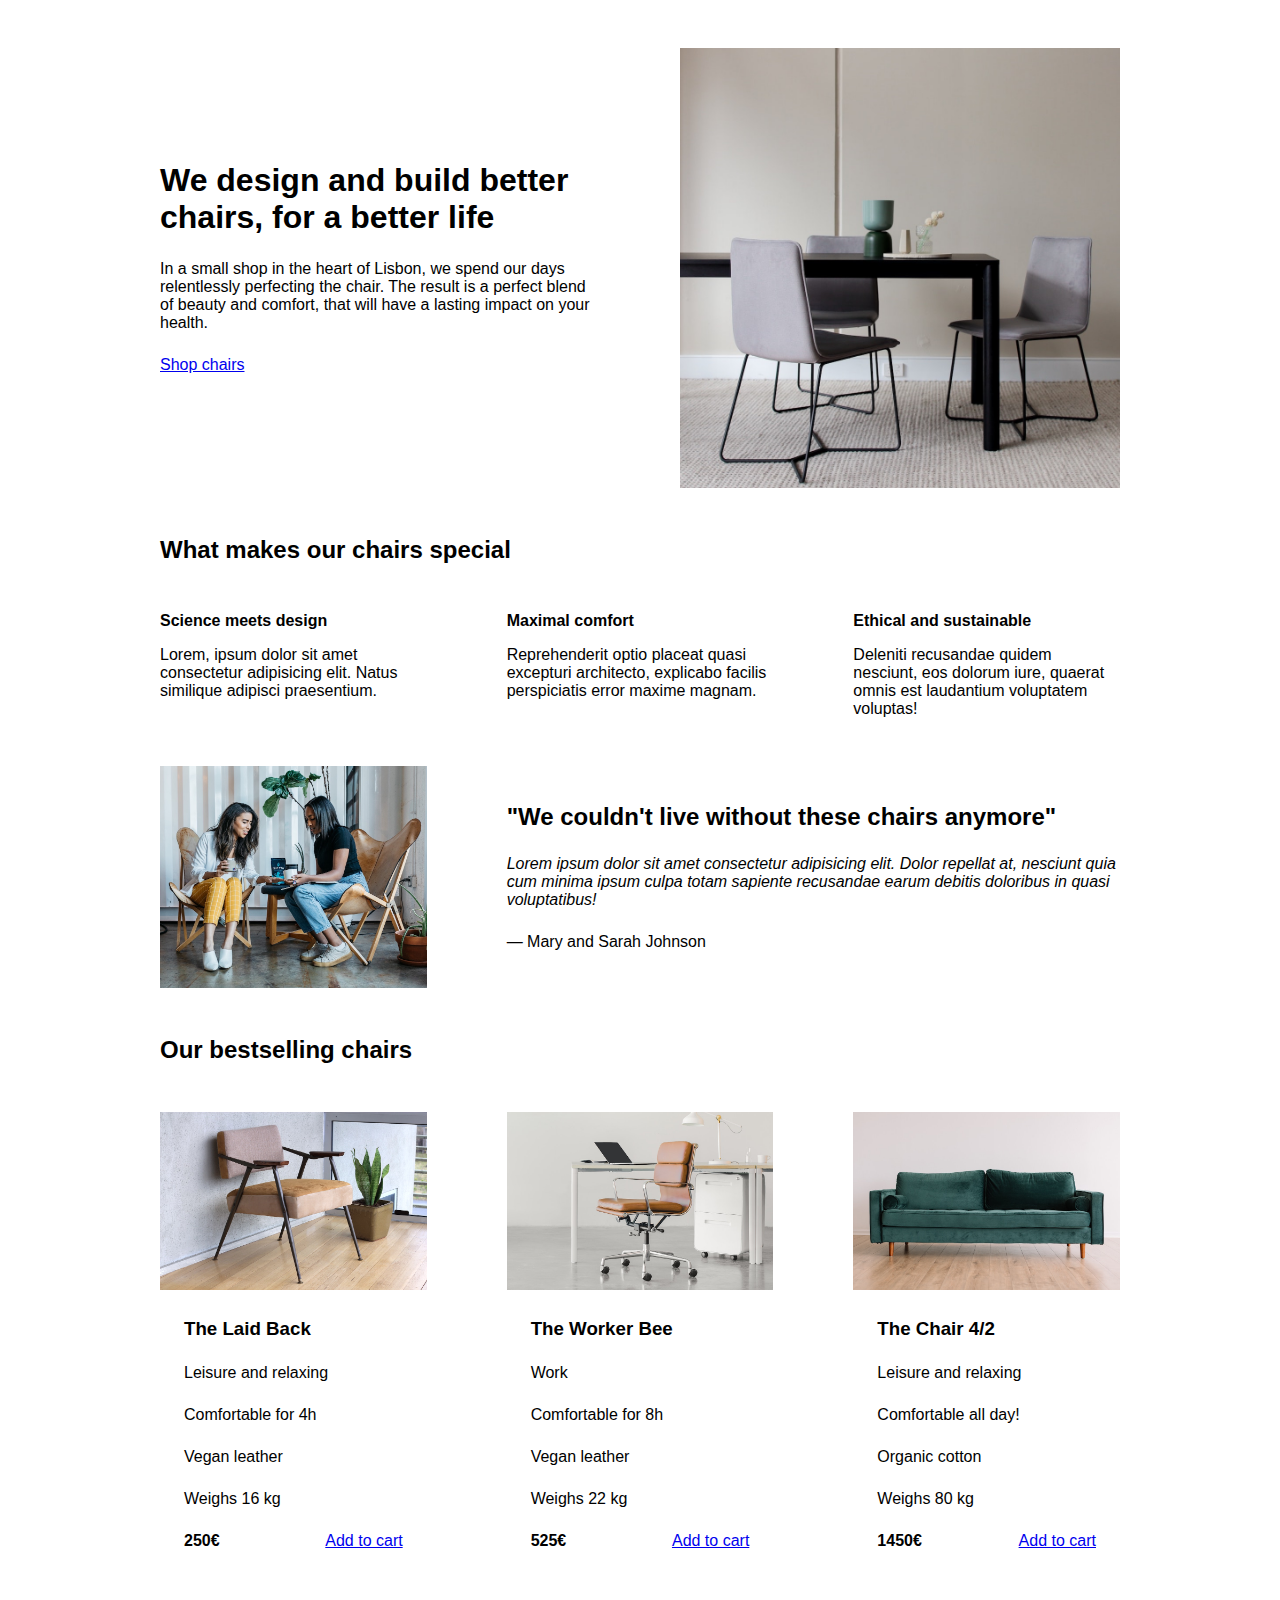
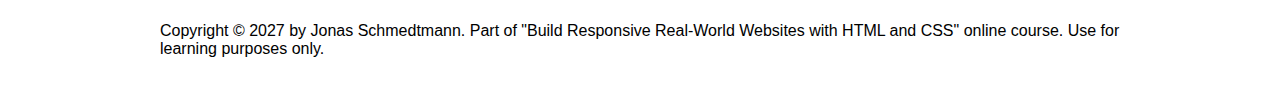
==== 05-Design/index.html @ 9bbf009d "S5 CSS Web Design Rules and Framework - Base Files" ====
<!DOCTYPE html>
<html lang="en">
  <head>
    <meta charset="UTF-8" />
    <meta http-equiv="X-UA-Compatible" content="IE=edge" />
    <meta name="viewport" content="width=device-width, initial-scale=1.0" />

    <link rel="stylesheet" href="style.css" />
    <title>Lisbon Chair Shop</title>
  </head>
  <body>
    <div class="container">
      <header>
        <div class="header-text-box">
          <h1>We design and build better chairs, for a better life</h1>
          <p class="header-text">
            In a small shop in the heart of Lisbon, we spend our days
            relentlessly perfecting the chair. The result is a perfect blend of
            beauty and comfort, that will have a lasting impact on your health.
          </p>
          <a class="btn btn--big" href="#">Shop chairs</a>
        </div>
        <img src="hero.jpg" alt="Photo" />
      </header>

      <section>
        <h2>What makes our chairs special</h2>
        <div class="grid-3-cols">
          <div>
            <p class="features-title"><strong>Science meets design</strong></p>
            <p class="features-text">
              Lorem, ipsum dolor sit amet consectetur adipisicing elit. Natus
              similique adipisci praesentium.
            </p>
          </div>

          <div>
            <p class="features-title">
              <strong>Maximal comfort</strong>
            </p>
            <p class="features-text">
              Reprehenderit optio placeat quasi excepturi architecto, explicabo
              facilis perspiciatis error maxime magnam.
            </p>
          </div>

          <div>
            <p class="features-title">
              <strong>Ethical and sustainable</strong>
            </p>
            <p class="features-text">
              Deleniti recusandae quidem nesciunt, eos dolorum iure, quaerat
              omnis est laudantium voluptatem voluptas!
            </p>
          </div>
        </div>
      </section>

      <section class="testimonial-section">
        <div class="grid-3-cols">
          <img src="customers.jpg" alt="People sitting on chairs" />
          <div class="testimonial-box">
            <h2>"We couldn't live without these chairs anymore"</h2>
            <blockquote class="testimonial-text">
              Lorem ipsum dolor sit amet consectetur adipisicing elit. Dolor
              repellat at, nesciunt quia cum minima ipsum culpa totam sapiente
              recusandae earum debitis doloribus in quasi voluptatibus!
            </blockquote>
            <p class="testimonial-author">&mdash; Mary and Sarah Johnson</p>
          </div>
        </div>
      </section>

      <section>
        <h2>Our bestselling chairs</h2>
        <div class="grid-3-cols">
          <figure class="chair">
            <img src="chair-1.jpg" alt="Chair" />
            <div class="chair-box">
              <h3>The Laid Back</h3>
              <ul class="chair-details">
                <li>
                  <!-- Span is a generic INLINE text element, it doesn't have any meaning. It's like a div element, but inline -->
                  <span>Leisure and relaxing</span>
                </li>
                <li>
                  <span>Comfortable for 4h</span>
                </li>
                <li>
                  <span>Vegan leather</span>
                </li>
                <li>
                  <span>Weighs 16 kg</span>
                </li>
              </ul>
              <div class="chair-price">
                <strong>250€</strong>
                <a href="#" class="btn btn--small">Add to cart</a>
              </div>
            </div>
          </figure>

          <figure class="chair">
            <img src="chair-2.jpg" alt="Chair" />
            <div class="chair-box">
              <h3>The Worker Bee</h3>
              <ul class="chair-details">
                <li>
                  <span>Work</span>
                </li>
                <li>
                  <span>Comfortable for 8h</span>
                </li>
                <li>
                  <span>Vegan leather</span>
                </li>
                <li>
                  <span>Weighs 22 kg</span>
                </li>
              </ul>
              <div class="chair-price">
                <strong>525€</strong>
                <a href="#" class="btn btn--small">Add to cart</a>
              </div>
            </div>
          </figure>

          <figure class="chair">
            <img src="chair-3.jpg" alt="Chair" />
            <div class="chair-box">
              <h3>The Chair 4/2</h3>
              <ul class="chair-details">
                <li>
                  <span>Leisure and relaxing</span>
                </li>
                <li>
                  <span>Comfortable all day!</span>
                </li>
                <li>
                  <span>Organic cotton</span>
                </li>
                <li>
                  <span>Weighs 80 kg</span>
                </li>
              </ul>
              <div class="chair-price">
                <strong>1450€</strong>
                <a href="#" class="btn btn--small">Add to cart</a>
              </div>
            </div>
          </figure>
        </div>
      </section>

      <footer>
        Copyright &copy; 2027 by Jonas Schmedtmann. Part of "Build Responsive
        Real-World Websites with HTML and CSS" online course. Use for learning
        purposes only.
      </footer>
    </div>
  </body>
</html>
---- 05-Design/style.css ----
/*
SPACING SYSTEM (px)
2 / 4 / 8 / 12 / 16 / 24 / 32 / 48 / 64 / 80 / 96 / 128

FONT SIZE SYSTEM (px)
10 / 12 / 14 / 16 / 18 / 20 / 24 / 30 / 36 / 44 / 52 / 62 / 74 / 86 / 98
*/

* {
  margin: 0;
  padding: 0;
  box-sizing: border-box;
}

/* ------------------------ */
/* GENERAL STYLES */
/* ------------------------ */
body {
  font-family: sans-serif;
}

.container {
  width: 960px;
  margin: 0 auto;
}

header,
section {
  margin-bottom: 48px;
}

h2 {
  margin-bottom: 48px;
}

.grid-3-cols {
  display: grid;
  grid-template-columns: repeat(3, 1fr);
  column-gap: 80px;
}

/* ------------------------ */
/* COMPONENT STYLES */
/* ------------------------ */

/* HEADER */
header {
  display: grid;
  grid-template-columns: repeat(2, 1fr);
  column-gap: 80px;
  margin-top: 48px;
}

.header-text-box {
  align-self: center;
}

h1 {
  margin-bottom: 24px;
}

.header-text {
  margin-bottom: 24px;
}

img {
  width: 100%;
}

/* FEATURES */
.features-icon {
}

.features-title {
  margin-bottom: 16px;
}

.features-text {
}

/* TESTIMONIAL */
.testimonial-section {
}

.testimonial-box {
  grid-column: 2 / -1;
  align-self: center;
}

.testimonial-box h2 {
  margin-bottom: 24px;
}

.testimonial-text {
  font-style: italic;
  margin-bottom: 24px;
}

/* CHAIRS */
.chair-box {
  padding: 24px;
}

h3 {
  margin-bottom: 24px;
}

.chair-details {
  list-style: none;
  margin-bottom: 24px;
}

.chair-details li {
  display: flex;
  align-items: center;
  gap: 12px;
  margin-bottom: 24px;
}

.chair-details li:last-child {
  margin-bottom: 0;
}

.chair-icon {
}

.chair-price {
  display: flex;
  justify-content: space-between;
}

footer {
  margin-bottom: 48px;
}
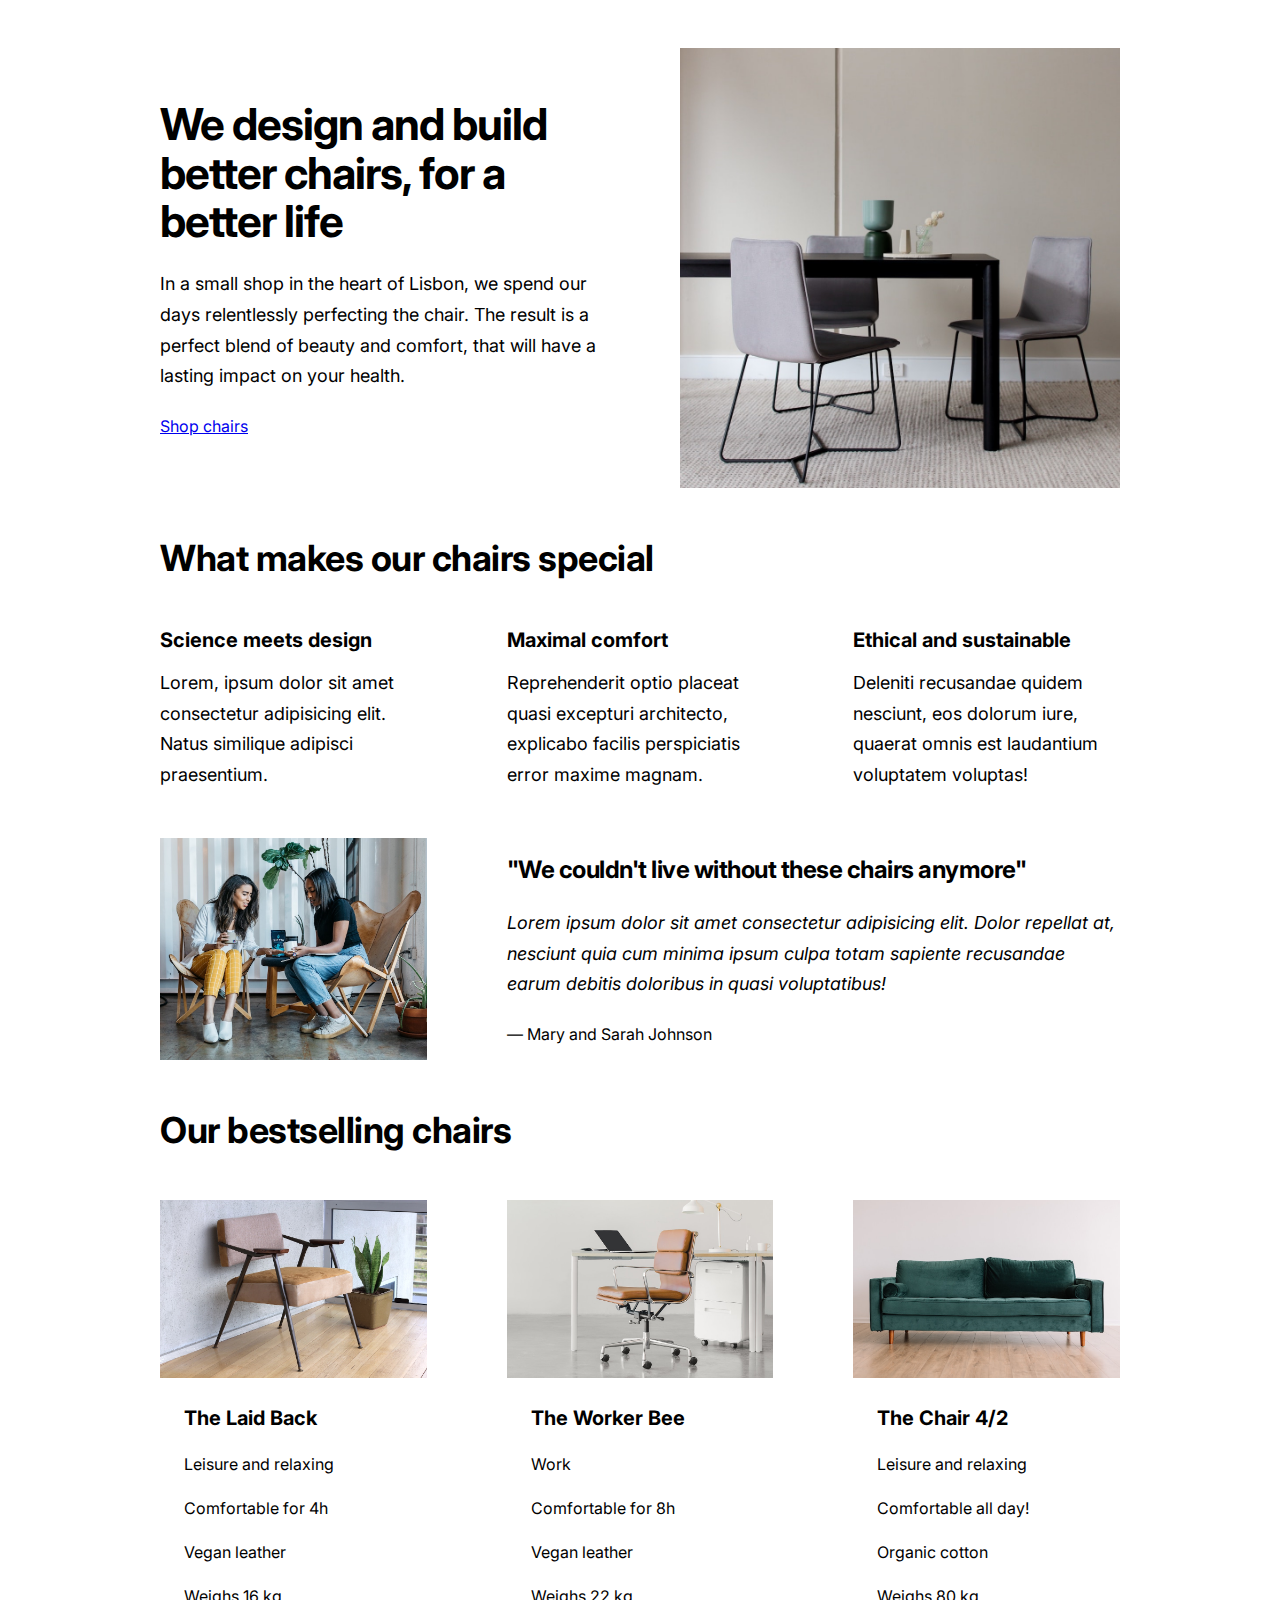
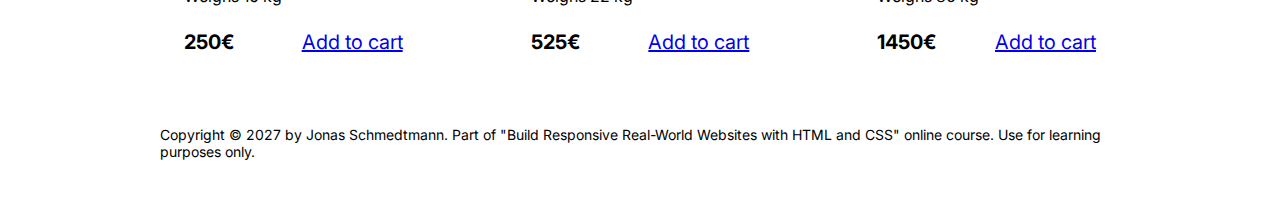
==== commit adabe4ed: "S5 CSS Web Design Rules and Framework - 70 Implementing Typography" ====
--- a/05-Design/index.html
+++ b/05-Design/index.html
@@ -4,6 +4,13 @@
     <meta charset="UTF-8" />
     <meta http-equiv="X-UA-Compatible" content="IE=edge" />
     <meta name="viewport" content="width=device-width, initial-scale=1.0" />
+
+    <link rel="preconnect" href="https://fonts.googleapis.com" />
+    <link rel="preconnect" href="https://fonts.gstatic.com" crossorigin />
+    <link
+      href="https://fonts.googleapis.com/css2?family=Inter:wght@400;500;700&display=swap"
+      rel="stylesheet"
+    />
 
     <link rel="stylesheet" href="style.css" />
     <title>Lisbon Chair Shop</title>
--- a/05-Design/style.css
+++ b/05-Design/style.css
@@ -16,7 +16,7 @@
 /* GENERAL STYLES */
 /* ------------------------ */
 body {
-  font-family: sans-serif;
+  font-family: "Inter", sans-serif;
 }
 
 .container {
@@ -31,6 +31,9 @@
 
 h2 {
   margin-bottom: 48px;
+  /*24 / 30 / 36 */
+  font-size: 36px;
+  letter-spacing: -0.5px;
 }
 
 .grid-3-cols {
@@ -57,10 +60,17 @@
 
 h1 {
   margin-bottom: 24px;
+  /* 44 / 52 / 62 */
+  font-size: 44px;
+  line-height: 1.1;
+  letter-spacing: -1px;
 }
 
 .header-text {
   margin-bottom: 24px;
+  /*18 / 20 */
+  font-size: 18px;
+  line-height: 1.7;
 }
 
 img {
@@ -73,9 +83,12 @@
 
 .features-title {
   margin-bottom: 16px;
+  font-size: 20px;
 }
 
 .features-text {
+  font-size: 18px;
+  line-height: 1.7;
 }
 
 /* TESTIMONIAL */
@@ -89,11 +102,15 @@
 
 .testimonial-box h2 {
   margin-bottom: 24px;
+  /*20 / 24 / 30*/
+  font-size: 24px;
 }
 
 .testimonial-text {
   font-style: italic;
   margin-bottom: 24px;
+  font-size: 18px;
+  line-height: 1.7;
 }
 
 /* CHAIRS */
@@ -103,6 +120,7 @@
 
 h3 {
   margin-bottom: 24px;
+  font-size: 20px;
 }
 
 .chair-details {
@@ -127,8 +145,10 @@
 .chair-price {
   display: flex;
   justify-content: space-between;
+  font-size: 20px;
 }
 
 footer {
   margin-bottom: 48px;
+  font-size: 14px;
 }
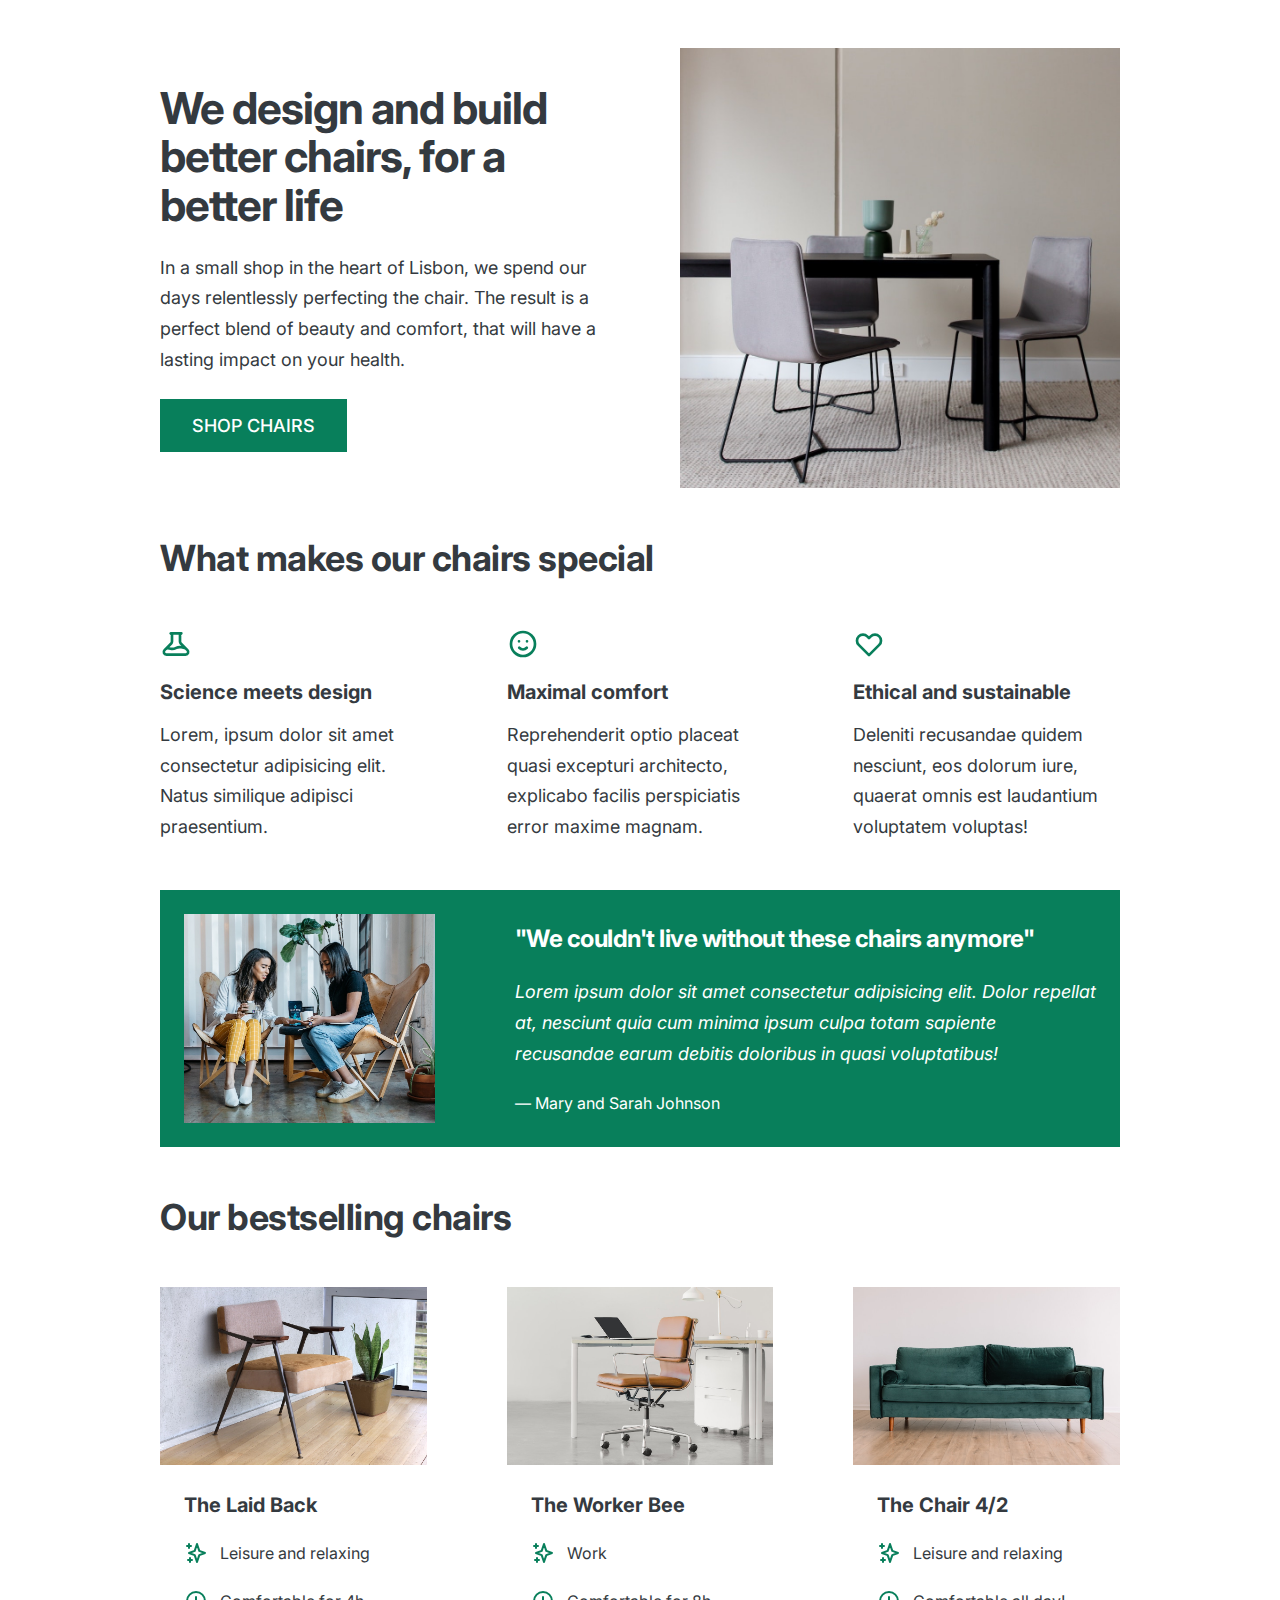
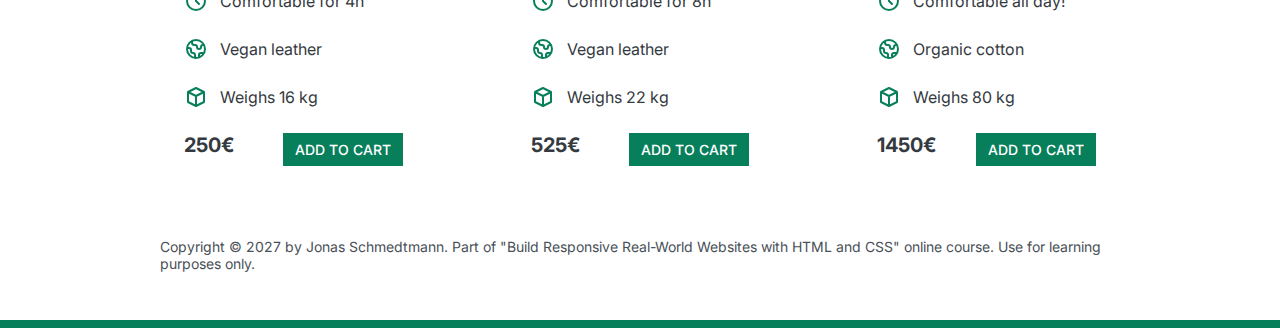
==== commit 6067718d: "S5 CSS Web Design Rules and Framework - 75 Implementing Icons" ====
--- a/05-Design/index.html
+++ b/05-Design/index.html
@@ -34,6 +34,20 @@
         <h2>What makes our chairs special</h2>
         <div class="grid-3-cols">
           <div>
+            <svg
+              xmlns="http://www.w3.org/2000/svg"
+              class="features-icon"
+              fill="none"
+              viewBox="0 0 24 24"
+              stroke="currentColor"
+              stroke-width="2"
+            >
+              <path
+                stroke-linecap="round"
+                stroke-linejoin="round"
+                d="M19.428 15.428a2 2 0 00-1.022-.547l-2.387-.477a6 6 0 00-3.86.517l-.318.158a6 6 0 01-3.86.517L6.05 15.21a2 2 0 00-1.806.547M8 4h8l-1 1v5.172a2 2 0 00.586 1.414l5 5c1.26 1.26.367 3.414-1.415 3.414H4.828c-1.782 0-2.674-2.154-1.414-3.414l5-5A2 2 0 009 10.172V5L8 4z"
+              />
+            </svg>
             <p class="features-title"><strong>Science meets design</strong></p>
             <p class="features-text">
               Lorem, ipsum dolor sit amet consectetur adipisicing elit. Natus
@@ -42,6 +56,20 @@
           </div>
 
           <div>
+            <svg
+              xmlns="http://www.w3.org/2000/svg"
+              class="features-icon"
+              fill="none"
+              viewBox="0 0 24 24"
+              stroke="currentColor"
+              stroke-width="2"
+            >
+              <path
+                stroke-linecap="round"
+                stroke-linejoin="round"
+                d="M14.828 14.828a4 4 0 01-5.656 0M9 10h.01M15 10h.01M21 12a9 9 0 11-18 0 9 9 0 0118 0z"
+              />
+            </svg>
             <p class="features-title">
               <strong>Maximal comfort</strong>
             </p>
@@ -52,6 +80,20 @@
           </div>
 
           <div>
+            <svg
+              xmlns="http://www.w3.org/2000/svg"
+              class="features-icon"
+              fill="none"
+              viewBox="0 0 24 24"
+              stroke="currentColor"
+              stroke-width="2"
+            >
+              <path
+                stroke-linecap="round"
+                stroke-linejoin="round"
+                d="M4.318 6.318a4.5 4.5 0 000 6.364L12 20.364l7.682-7.682a4.5 4.5 0 00-6.364-6.364L12 7.636l-1.318-1.318a4.5 4.5 0 00-6.364 0z"
+              />
+            </svg>
             <p class="features-title">
               <strong>Ethical and sustainable</strong>
             </p>
@@ -87,16 +129,72 @@
               <h3>The Laid Back</h3>
               <ul class="chair-details">
                 <li>
+                  <svg
+                    xmlns="http://www.w3.org/2000/svg"
+                    class="chair-icon"
+                    fill="none"
+                    viewBox="0 0 24 24"
+                    stroke="currentColor"
+                    stroke-width="2"
+                  >
+                    <path
+                      stroke-linecap="round"
+                      stroke-linejoin="round"
+                      d="M5 3v4M3 5h4M6 17v4m-2-2h4m5-16l2.286 6.857L21 12l-5.714 2.143L13 21l-2.286-6.857L5 12l5.714-2.143L13 3z"
+                    />
+                  </svg>
                   <!-- Span is a generic INLINE text element, it doesn't have any meaning. It's like a div element, but inline -->
                   <span>Leisure and relaxing</span>
                 </li>
                 <li>
+                  <svg
+                    xmlns="http://www.w3.org/2000/svg"
+                    class="chair-icon"
+                    fill="none"
+                    viewBox="0 0 24 24"
+                    stroke="currentColor"
+                    stroke-width="2"
+                  >
+                    <path
+                      stroke-linecap="round"
+                      stroke-linejoin="round"
+                      d="M12 8v4l3 3m6-3a9 9 0 11-18 0 9 9 0 0118 0z"
+                    />
+                  </svg>
                   <span>Comfortable for 4h</span>
                 </li>
                 <li>
+                  <svg
+                    xmlns="http://www.w3.org/2000/svg"
+                    class="chair-icon"
+                    fill="none"
+                    viewBox="0 0 24 24"
+                    stroke="currentColor"
+                    stroke-width="2"
+                  >
+                    <path
+                      stroke-linecap="round"
+                      stroke-linejoin="round"
+                      d="M3.055 11H5a2 2 0 012 2v1a2 2 0 002 2 2 2 0 012 2v2.945M8 3.935V5.5A2.5 2.5 0 0010.5 8h.5a2 2 0 012 2 2 2 0 104 0 2 2 0 012-2h1.064M15 20.488V18a2 2 0 012-2h3.064M21 12a9 9 0 11-18 0 9 9 0 0118 0z"
+                    />
+                  </svg>
                   <span>Vegan leather</span>
                 </li>
                 <li>
+                  <svg
+                    xmlns="http://www.w3.org/2000/svg"
+                    class="chair-icon"
+                    fill="none"
+                    viewBox="0 0 24 24"
+                    stroke="currentColor"
+                    stroke-width="2"
+                  >
+                    <path
+                      stroke-linecap="round"
+                      stroke-linejoin="round"
+                      d="M20 7l-8-4-8 4m16 0l-8 4m8-4v10l-8 4m0-10L4 7m8 4v10M4 7v10l8 4"
+                    />
+                  </svg>
                   <span>Weighs 16 kg</span>
                 </li>
               </ul>
@@ -113,15 +211,71 @@
               <h3>The Worker Bee</h3>
               <ul class="chair-details">
                 <li>
+                  <svg
+                    xmlns="http://www.w3.org/2000/svg"
+                    class="chair-icon"
+                    fill="none"
+                    viewBox="0 0 24 24"
+                    stroke="currentColor"
+                    stroke-width="2"
+                  >
+                    <path
+                      stroke-linecap="round"
+                      stroke-linejoin="round"
+                      d="M5 3v4M3 5h4M6 17v4m-2-2h4m5-16l2.286 6.857L21 12l-5.714 2.143L13 21l-2.286-6.857L5 12l5.714-2.143L13 3z"
+                    />
+                  </svg>
                   <span>Work</span>
                 </li>
                 <li>
+                  <svg
+                    xmlns="http://www.w3.org/2000/svg"
+                    class="chair-icon"
+                    fill="none"
+                    viewBox="0 0 24 24"
+                    stroke="currentColor"
+                    stroke-width="2"
+                  >
+                    <path
+                      stroke-linecap="round"
+                      stroke-linejoin="round"
+                      d="M12 8v4l3 3m6-3a9 9 0 11-18 0 9 9 0 0118 0z"
+                    />
+                  </svg>
                   <span>Comfortable for 8h</span>
                 </li>
                 <li>
+                  <svg
+                    xmlns="http://www.w3.org/2000/svg"
+                    class="chair-icon"
+                    fill="none"
+                    viewBox="0 0 24 24"
+                    stroke="currentColor"
+                    stroke-width="2"
+                  >
+                    <path
+                      stroke-linecap="round"
+                      stroke-linejoin="round"
+                      d="M3.055 11H5a2 2 0 012 2v1a2 2 0 002 2 2 2 0 012 2v2.945M8 3.935V5.5A2.5 2.5 0 0010.5 8h.5a2 2 0 012 2 2 2 0 104 0 2 2 0 012-2h1.064M15 20.488V18a2 2 0 012-2h3.064M21 12a9 9 0 11-18 0 9 9 0 0118 0z"
+                    />
+                  </svg>
                   <span>Vegan leather</span>
                 </li>
                 <li>
+                  <svg
+                    xmlns="http://www.w3.org/2000/svg"
+                    class="chair-icon"
+                    fill="none"
+                    viewBox="0 0 24 24"
+                    stroke="currentColor"
+                    stroke-width="2"
+                  >
+                    <path
+                      stroke-linecap="round"
+                      stroke-linejoin="round"
+                      d="M20 7l-8-4-8 4m16 0l-8 4m8-4v10l-8 4m0-10L4 7m8 4v10M4 7v10l8 4"
+                    />
+                  </svg>
                   <span>Weighs 22 kg</span>
                 </li>
               </ul>
@@ -138,15 +292,71 @@
               <h3>The Chair 4/2</h3>
               <ul class="chair-details">
                 <li>
+                  <svg
+                    xmlns="http://www.w3.org/2000/svg"
+                    class="chair-icon"
+                    fill="none"
+                    viewBox="0 0 24 24"
+                    stroke="currentColor"
+                    stroke-width="2"
+                  >
+                    <path
+                      stroke-linecap="round"
+                      stroke-linejoin="round"
+                      d="M5 3v4M3 5h4M6 17v4m-2-2h4m5-16l2.286 6.857L21 12l-5.714 2.143L13 21l-2.286-6.857L5 12l5.714-2.143L13 3z"
+                    />
+                  </svg>
                   <span>Leisure and relaxing</span>
                 </li>
                 <li>
+                  <svg
+                    xmlns="http://www.w3.org/2000/svg"
+                    class="chair-icon"
+                    fill="none"
+                    viewBox="0 0 24 24"
+                    stroke="currentColor"
+                    stroke-width="2"
+                  >
+                    <path
+                      stroke-linecap="round"
+                      stroke-linejoin="round"
+                      d="M12 8v4l3 3m6-3a9 9 0 11-18 0 9 9 0 0118 0z"
+                    />
+                  </svg>
                   <span>Comfortable all day!</span>
                 </li>
                 <li>
+                  <svg
+                    xmlns="http://www.w3.org/2000/svg"
+                    class="chair-icon"
+                    fill="none"
+                    viewBox="0 0 24 24"
+                    stroke="currentColor"
+                    stroke-width="2"
+                  >
+                    <path
+                      stroke-linecap="round"
+                      stroke-linejoin="round"
+                      d="M3.055 11H5a2 2 0 012 2v1a2 2 0 002 2 2 2 0 012 2v2.945M8 3.935V5.5A2.5 2.5 0 0010.5 8h.5a2 2 0 012 2 2 2 0 104 0 2 2 0 012-2h1.064M15 20.488V18a2 2 0 012-2h3.064M21 12a9 9 0 11-18 0 9 9 0 0118 0z"
+                    />
+                  </svg>
                   <span>Organic cotton</span>
                 </li>
                 <li>
+                  <svg
+                    xmlns="http://www.w3.org/2000/svg"
+                    class="chair-icon"
+                    fill="none"
+                    viewBox="0 0 24 24"
+                    stroke="currentColor"
+                    stroke-width="2"
+                  >
+                    <path
+                      stroke-linecap="round"
+                      stroke-linejoin="round"
+                      d="M20 7l-8-4-8 4m16 0l-8 4m8-4v10l-8 4m0-10L4 7m8 4v10M4 7v10l8 4"
+                    />
+                  </svg>
                   <span>Weighs 80 kg</span>
                 </li>
               </ul>
--- a/05-Design/style.css
+++ b/05-Design/style.css
@@ -6,6 +6,11 @@
 10 / 12 / 14 / 16 / 18 / 20 / 24 / 30 / 36 / 44 / 52 / 62 / 74 / 86 / 98
 */
 
+/*
+main color: #087f5b
+Gray color: #343a40
+
+*/
 * {
   margin: 0;
   padding: 0;
@@ -17,6 +22,8 @@
 /* ------------------------ */
 body {
   font-family: "Inter", sans-serif;
+  color: #343a40;
+  border-bottom: 8px solid #087f5b;
 }
 
 .container {
@@ -42,6 +49,32 @@
   column-gap: 80px;
 }
 
+.btn:link,
+.btn:visited {
+  background-color: #087f5b;
+  color: #fff;
+  text-decoration: none;
+  text-transform: uppercase;
+  display: inline-block;
+  font-weight: 500;
+}
+
+.btn:hover,
+.btn:active {
+  background-color: #099268;
+}
+
+.btn--big:link,
+.btn--big:visited {
+  font-size: 18px;
+  padding: 16px 32px;
+}
+
+.btn--small:link,
+.btn--small:visited {
+  font-size: 14px;
+  padding: 8px 12px;
+}
 /* ------------------------ */
 /* COMPONENT STYLES */
 /* ------------------------ */
@@ -79,6 +112,10 @@
 
 /* FEATURES */
 .features-icon {
+  stroke: #087f5b;
+  width: 32px;
+  height: 32px;
+  margin-bottom: 16px;
 }
 
 .features-title {
@@ -93,6 +130,9 @@
 
 /* TESTIMONIAL */
 .testimonial-section {
+  background-color: #087f5b;
+  color: #ffffff;
+  padding: 24px;
 }
 
 .testimonial-box {
@@ -140,6 +180,9 @@
 }
 
 .chair-icon {
+  stroke: #087f5b;
+  width: 24px;
+  height: 24px;
 }
 
 .chair-price {
@@ -151,4 +194,5 @@
 footer {
   margin-bottom: 48px;
   font-size: 14px;
+  color: #495057;
 }
